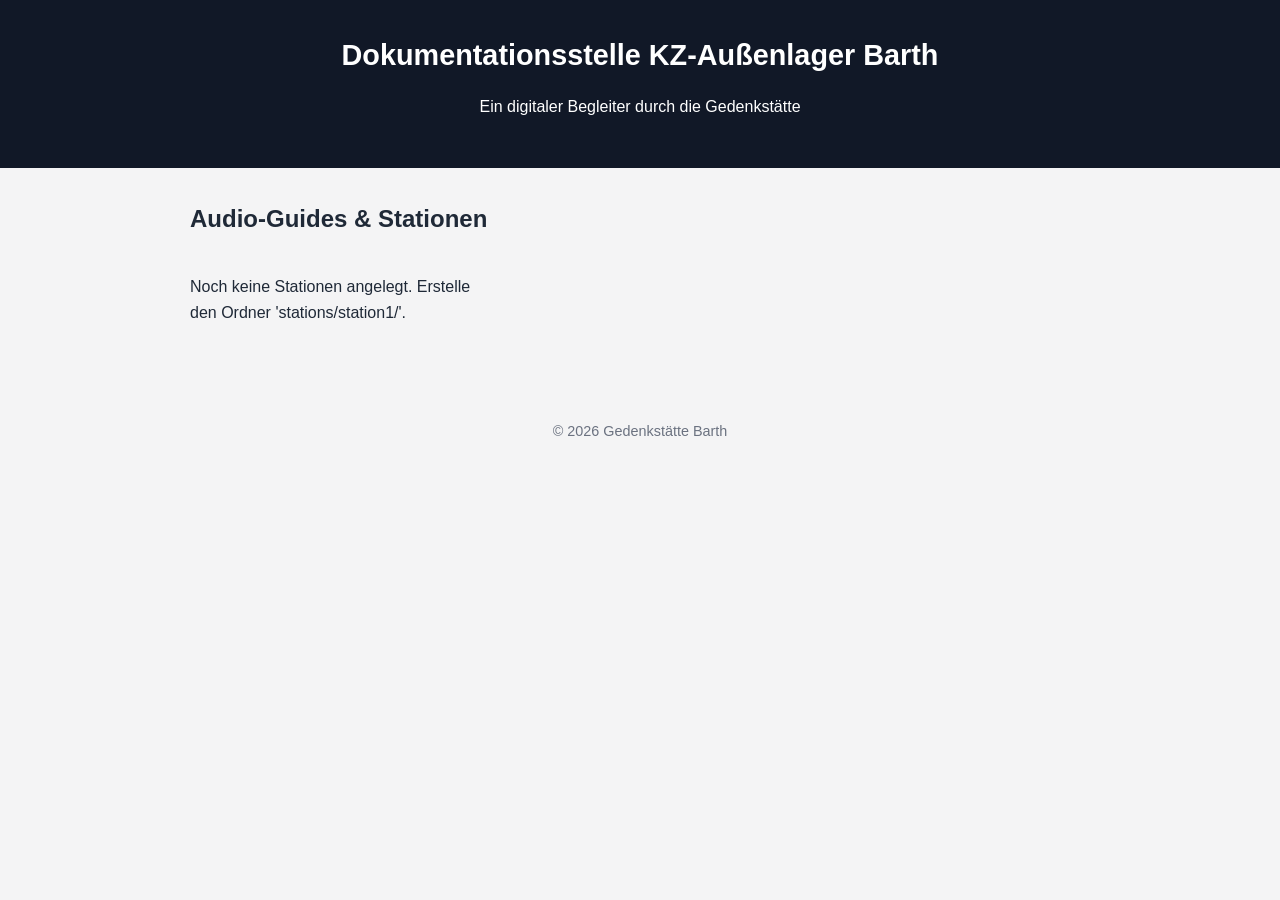
==== index.html @ 2667c959 "Update and rename index.php to index.html" ====
<!DOCTYPE html>
<html lang="de">
<head>
    <meta charset="UTF-8">
    <meta name="viewport" content="width=device-width, initial-scale=1.0">
    <title>Gedenkseite KZ-Außenlager Barth</title>
    <link rel="stylesheet" href="styles.css">
</head>
<body>

    <header>
        <h1>Dokumentationsstelle KZ-Außenlager Barth</h1>
        <p>Ein digitaler Begleiter durch die Gedenkstätte</p>
    </header>

    <main class="container">
        <section>
            <h2>Audio-Guides & Stationen</h2>
            <div class="grid" id="stations-grid">
                </div>
        </section>
    </main>

    <footer>
        <p>&copy; 2026 Gedenkstätte Barth</p>
    </footer>

    <script>
        async function loadStations() {
            const grid = document.getElementById('stations-grid');
            let i = 1;
            let active = true;

            while (active) {
                try {
                    // Prüfen, ob der nächste Stationsordner existiert
                    const response = await fetch(`stations/station${i}/info.txt`);
                    
                    if (!response.ok) {
                        active = false; // Stoppen, wenn Ordner nicht existiert
                        break;
                    }

                    const text = await response.text();
                    const lines = text.split('\n');
                    const title = lines[0] || `Station ${i}`;
                    const desc = lines[1] || '';

                    // Kachel für die Startseite erstellen
                    const card = document.createElement('div');
                    card.className = 'card';
                    card.innerHTML = `
                        <h3>${title}</h3>
                        <p>${desc.substring(0, 120)}...</p>
                        <a href="guide.html?id=station${i}" class="btn">Guide öffnen</a>
                    `;
                    grid.appendChild(card);
                    
                    i++; // Nächste Station prüfen
                } catch (error) {
                    active = false;
                }
            }

            if (i === 1) {
                grid.innerHTML = "<p>Noch keine Stationen angelegt. Erstelle den Ordner 'stations/station1/'.</p>";
            }
        }

        // Starten beim Laden der Seite
        loadStations();
    </script>
</body>
</html>
---- styles.css ----
:root {
    --bg-color: #f4f4f5;
    --text-color: #1f2937;
    --accent-color: #4b5563;
    --card-bg: #ffffff;
    --border-radius: 6px;
}

body {
    font-family: -apple-system, BlinkMacSystemFont, "Segoe UI", Roboto, Helvetica, Arial, sans-serif;
    line-height: 1.6;
    color: var(--text-color);
    background-color: var(--bg-color);
    margin: 0;
    padding: 0;
}

header {
    background-color: #111827;
    color: #ffffff;
    padding: 2rem 1rem;
    text-align: center;
}

header h1 {
    margin: 0;
    font-size: 1.8rem;
}

.container {
    max-width: 900px;
    margin: 2rem auto;
    padding: 0 1rem;
}

/* Galerien */
.gallery {
    display: grid;
    grid-template-columns: repeat(auto-fill, minmax(250px, 1fr));
    gap: 1rem;
    margin-top: 1rem;
}

.gallery img {
    width: 100%;
    height: 200px;
    object-fit: cover;
    border-radius: var(--border-radius);
    box-shadow: 0 2px 4px rgba(0,0,0,0.1);
}

/* Grid für die Guide-Kacheln */
.grid {
    display: grid;
    grid-template-columns: repeat(auto-fill, minmax(280px, 1fr));
    gap: 1.5rem;
    margin-top: 1rem;
}

.card {
    background: var(--card-bg);
    padding: 1.5rem;
    border-radius: var(--border-radius);
    box-shadow: 0 4px 6px rgba(0,0,0,0.05);
    display: flex;
    flex-direction: column;
    justify-content: space-between;
}

.btn {
    display: inline-block;
    background: var(--accent-color);
    color: white;
    padding: 0.5rem 1rem;
    text-decoration: none;
    border-radius: 4px;
    text-align: center;
    transition: background 0.2s;
}

.btn:hover {
    background: #374151;
}

/* Audio Player Anpassung */
.audio-section {
    background: var(--card-bg);
    padding: 2rem;
    border-radius: var(--border-radius);
    box-shadow: 0 4px 6px rgba(0,0,0,0.05);
    margin-bottom: 2rem;
    text-align: center;
}

audio {
    width: 100%;
    max-width: 500px;
    margin-bottom: 1rem;
}

.description {
    text-align: left;
    font-size: 1.1rem;
}

.back-link {
    color: #9ca3af;
    text-decoration: none;
    display: block;
    margin-bottom: 0.5rem;
}

.back-link:hover {
    color: white;
}

footer {
    text-align: center;
    padding: 2rem;
    color: #6b7280;
    font-size: 0.9rem;
}

hr {
    border: 0;
    height: 1px;
    background: #d1d5db;
    margin: 3rem 0;
}
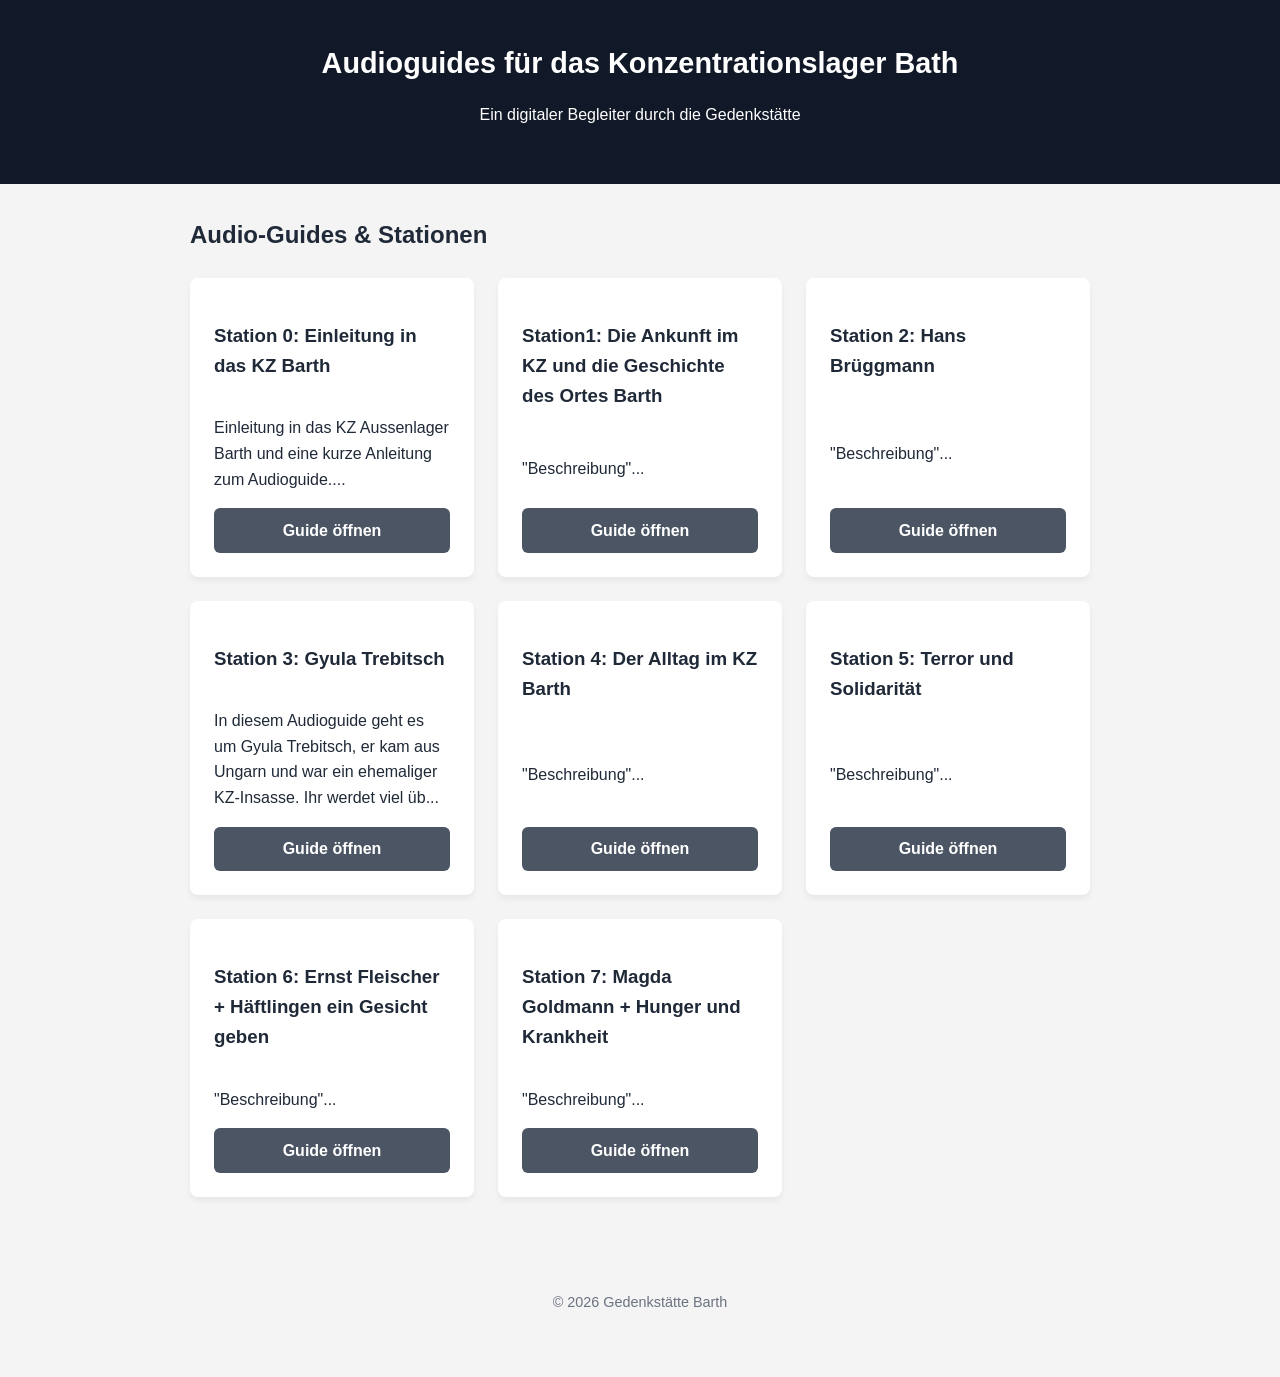
==== commit 59b1d327: "Update index.html" ====
--- a/index.html
+++ b/index.html
@@ -9,7 +9,7 @@
 <body>
 
     <header>
-        <h1>Dokumentationsstelle KZ-Außenlager Barth</h1>
+        <h1>Audioguides für das Konzentrationslager Bath</h1>
         <p>Ein digitaler Begleiter durch die Gedenkstätte</p>
     </header>
 
--- a/styles.css
+++ b/styles.css
@@ -3,11 +3,11 @@
     --text-color: #1f2937;
     --accent-color: #4b5563;
     --card-bg: #ffffff;
-    --border-radius: 6px;
+    --border-radius: 8px;
 }
 
 body {
-    font-family: -apple-system, BlinkMacSystemFont, "Segoe UI", Roboto, Helvetica, Arial, sans-serif;
+    font-family: -apple-system, BlinkMacSystemFont, "Segoe UI", Roboto, sans-serif;
     line-height: 1.6;
     color: var(--text-color);
     background-color: var(--bg-color);
@@ -18,7 +18,7 @@
 header {
     background-color: #111827;
     color: #ffffff;
-    padding: 2rem 1rem;
+    padding: 2.5rem 1rem;
     text-align: center;
 }
 
@@ -33,28 +33,11 @@
     padding: 0 1rem;
 }
 
-/* Galerien */
-.gallery {
-    display: grid;
-    grid-template-columns: repeat(auto-fill, minmax(250px, 1fr));
-    gap: 1rem;
-    margin-top: 1rem;
-}
-
-.gallery img {
-    width: 100%;
-    height: 200px;
-    object-fit: cover;
-    border-radius: var(--border-radius);
-    box-shadow: 0 2px 4px rgba(0,0,0,0.1);
-}
-
-/* Grid für die Guide-Kacheln */
 .grid {
     display: grid;
     grid-template-columns: repeat(auto-fill, minmax(280px, 1fr));
     gap: 1.5rem;
-    margin-top: 1rem;
+    margin-top: 1.5rem;
 }
 
 .card {
@@ -71,18 +54,17 @@
     display: inline-block;
     background: var(--accent-color);
     color: white;
-    padding: 0.5rem 1rem;
+    padding: 0.6rem 1rem;
     text-decoration: none;
-    border-radius: 4px;
+    border-radius: 6px;
     text-align: center;
-    transition: background 0.2s;
+    font-weight: bold;
 }
 
 .btn:hover {
     background: #374151;
 }
 
-/* Audio Player Anpassung */
 .audio-section {
     background: var(--card-bg);
     padding: 2rem;
@@ -92,15 +74,19 @@
     text-align: center;
 }
 
-audio {
-    width: 100%;
-    max-width: 500px;
-    margin-bottom: 1rem;
+.gallery {
+    display: grid;
+    grid-template-columns: repeat(auto-fill, minmax(250px, 1fr));
+    gap: 1rem;
+    margin-top: 1rem;
 }
 
-.description {
-    text-align: left;
-    font-size: 1.1rem;
+.gallery img {
+    width: 100%;
+    height: 220px;
+    object-fit: cover;
+    border-radius: var(--border-radius);
+    box-shadow: 0 2px 4px rgba(0,0,0,0.1);
 }
 
 .back-link {
@@ -116,14 +102,7 @@
 
 footer {
     text-align: center;
-    padding: 2rem;
+    padding: 3rem 1rem;
     color: #6b7280;
     font-size: 0.9rem;
 }
-
-hr {
-    border: 0;
-    height: 1px;
-    background: #d1d5db;
-    margin: 3rem 0;
-}
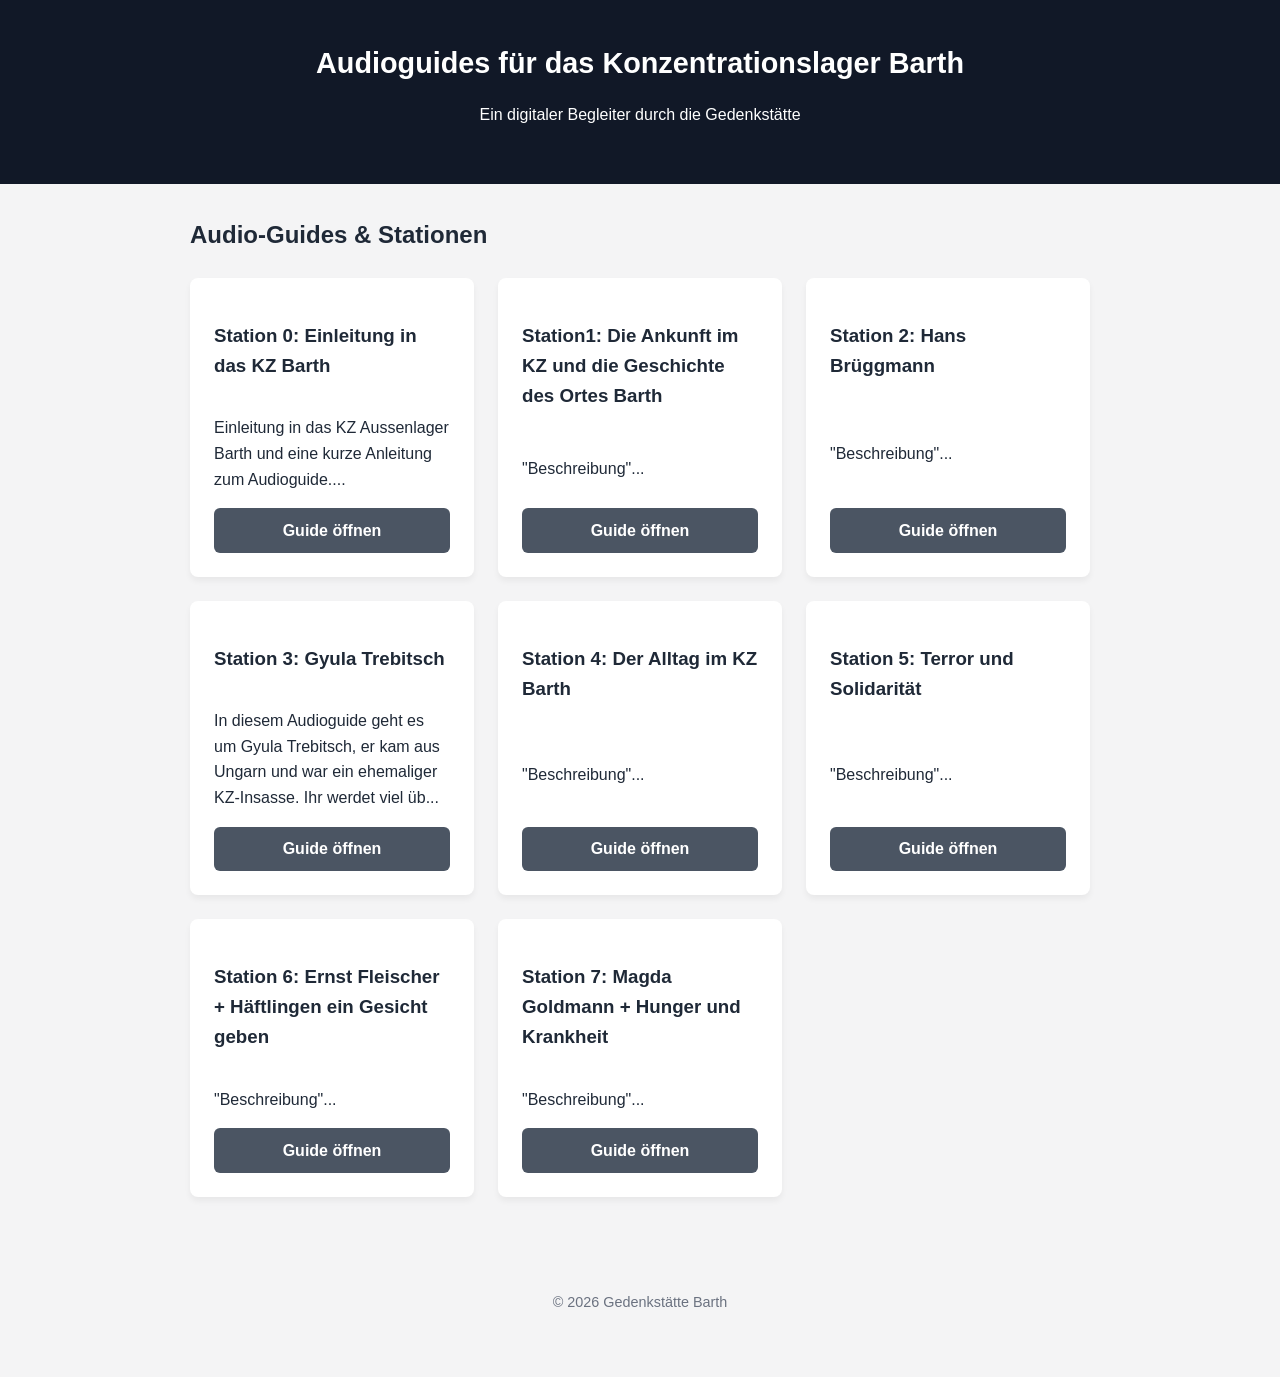
==== commit 34f42f41: "Update index.html" ====
--- a/index.html
+++ b/index.html
@@ -9,7 +9,7 @@
 <body>
 
     <header>
-        <h1>Audioguides für das Konzentrationslager Bath</h1>
+        <h1>Audioguides für das Konzentrationslager Barth</h1>
         <p>Ein digitaler Begleiter durch die Gedenkstätte</p>
     </header>
 
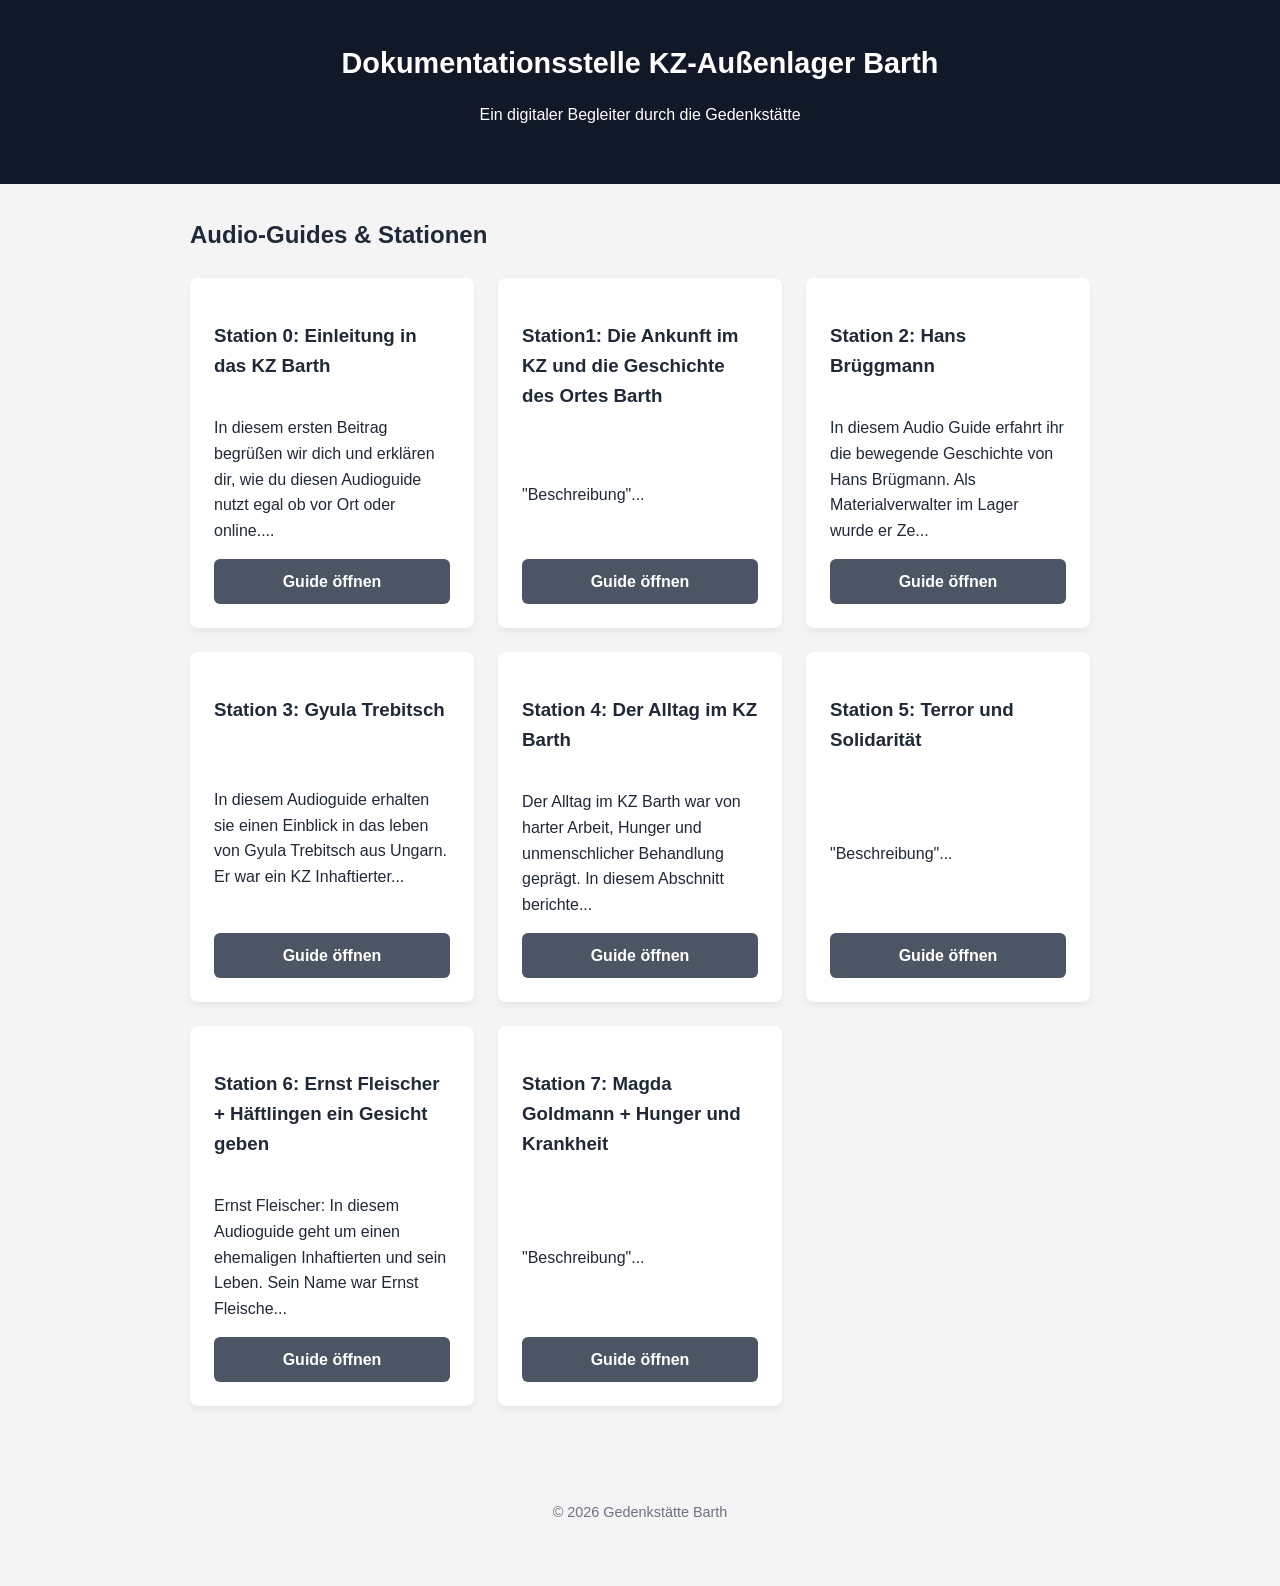
==== commit 1f27f0da: "Update index.html" ====
--- a/index.html
+++ b/index.html
@@ -9,7 +9,7 @@
 <body>
 
     <header>
-        <h1>Audioguides für das Konzentrationslager Barth</h1>
+        <h1>Dokumentationsstelle KZ-Außenlager Barth</h1>
         <p>Ein digitaler Begleiter durch die Gedenkstätte</p>
     </header>
 
@@ -33,30 +33,32 @@
 
             while (active) {
                 try {
-                    // Prüfen, ob der nächste Stationsordner existiert
                     const response = await fetch(`stations/station${i}/info.txt`);
                     
                     if (!response.ok) {
-                        active = false; // Stoppen, wenn Ordner nicht existiert
+                        active = false;
                         break;
                     }
 
                     const text = await response.text();
-                    const lines = text.split('\n');
+                    const lines = text.split('\n').map(l => l.trim());
+                    
                     const title = lines[0] || `Station ${i}`;
-                    const desc = lines[1] || '';
+                    const rawDesc = lines[1] || '';
+                    
+                    // Ersetzt das Semikolon für die Vorschau-Kachel durch ein Leerzeichen
+                    const description = rawDesc.split(';').join(' ');
 
-                    // Kachel für die Startseite erstellen
                     const card = document.createElement('div');
                     card.className = 'card';
                     card.innerHTML = `
                         <h3>${title}</h3>
-                        <p>${desc.substring(0, 120)}...</p>
+                        <p>${description.substring(0, 120)}...</p>
                         <a href="guide.html?id=station${i}" class="btn">Guide öffnen</a>
                     `;
                     grid.appendChild(card);
                     
-                    i++; // Nächste Station prüfen
+                    i++;
                 } catch (error) {
                     active = false;
                 }
@@ -67,7 +69,6 @@
             }
         }
 
-        // Starten beim Laden der Seite
         loadStations();
     </script>
 </body>
